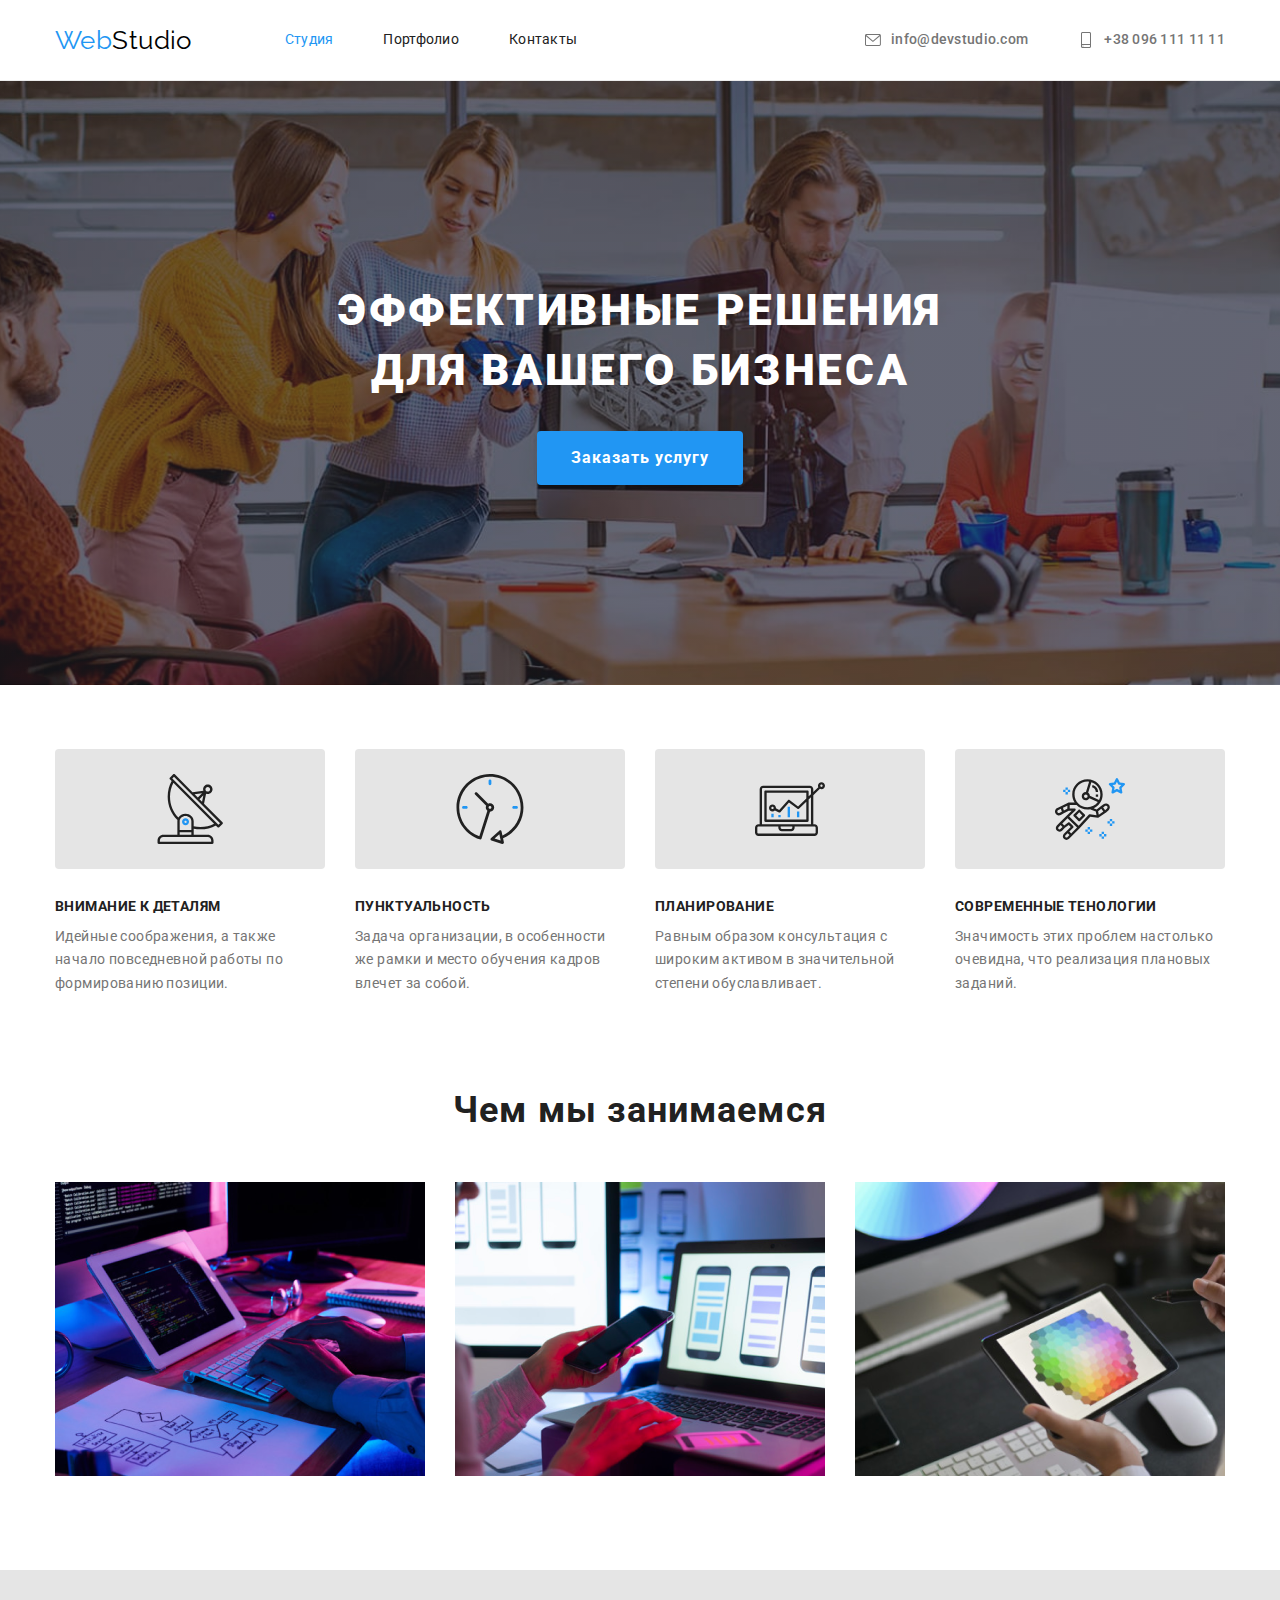
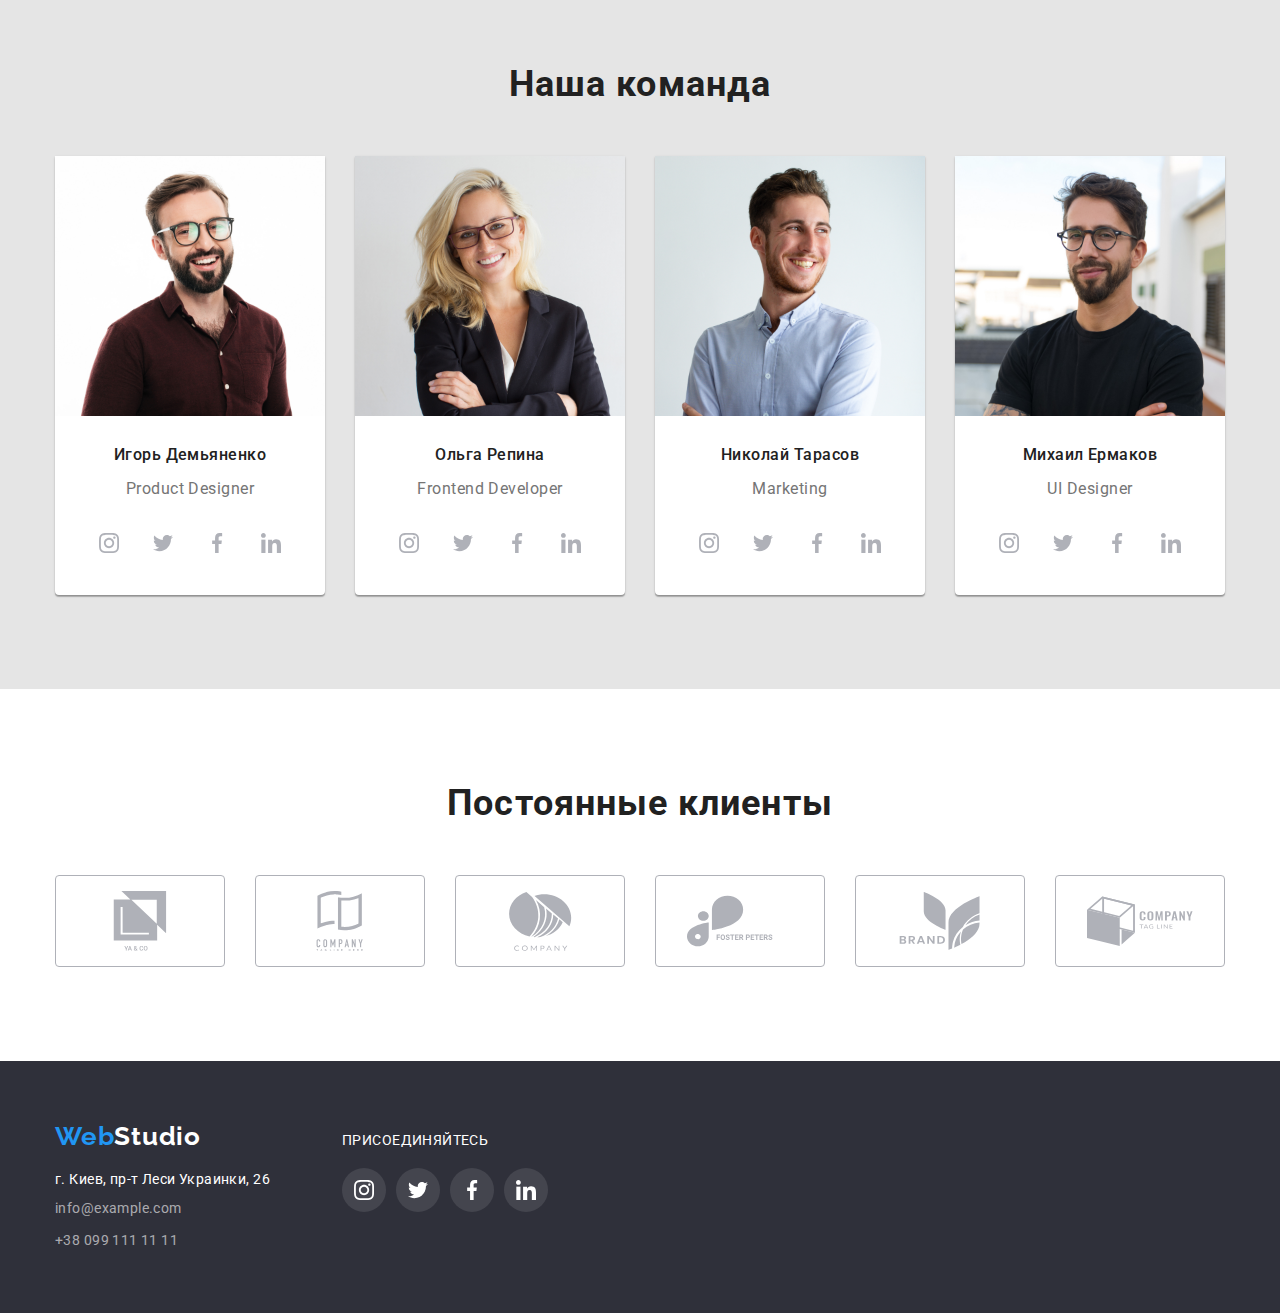
==== index.html @ 4b91f14f "transition, modal, backdrop" ====
<!DOCTYPE html>
<html lang="ru">

<head>
    <meta charset="UTF-8">
    <meta http-equiv="X-UA-Compatible" content="IE=edge">
    <meta name="viewport" content="width=device-width, initial-scale=1.0">
    <title>Main page</title>
    <link rel="preconnect" href="https://fonts.googleapis.com">
    <link rel="preconnect" href="https://fonts.gstatic.com" crossorigin>
    <link href="https://fonts.googleapis.com/css2?family=Raleway:wght@700&family=Roboto:wght@500;700;900&display=swap"
        rel="stylesheet">
    <link rel="stylesheet"
        href="https://cdnjs.cloudflare.com/ajax/libs/modern-normalize/1.1.0/modern-normalize.min.css" />
    <link rel="stylesheet" href="./css/style.css">

</head>

<body>

    <!-- Шапка сайта -->
    <header class="header">
        <div class="container container-header">
            <nav class="navigation">
                <a href="./index.html" class="logo-header link"><span class="accent">Web</span>Studio</a>
                <ul class="nav-list list">
                    <li class="nav-item">
                        <a href="./index.html" class="header-link link current">Студия</a>
                    </li>
                    <li class="nav-item">
                        <a href="./portfolio.html" class="header-link link ">Портфолио</a>
                    </li>
                    <li class="nav-item">
                        <a href="#" class="header-link link">Контакты</a>
                    </li>
                </ul>
            </nav>
            <ul class="site-contacts list">
                <li class="site-contacts-item">
                    <a class="contacts-link  link" href="mailto:info@devstudio.com">
                        <svg class="icon mail" width="16" height="16">
                            <use href="./images/design-img/sprite.svg#icon-envelope"></use>
                        </svg>
                        info@devstudio.com</a>
                </li>
                <li class="site-contacts-item">
                    <a class="contacts-link  link" href="tel+380961111111">
                        <svg class="icon tel" width="16" height="16">
                            <use href="./images/design-img/sprite.svg#icon-smartphone"></use>
                        </svg>
                        +38 096 111 11 11</a>
                </li>
            </ul>
        </div>
    </header>
    <main>

        <!-- Герой -->

        <section class="hero">
            <div class="container">
                <h1 class="hero-title">Эффективные решения<br>для вашего бизнеса</h1>
                <button class="hero-button" type="button">Заказать услугу</button>
            </div>
        </section>

        <!-- Преимущества -->
        <section class="features">
            <div class="container">
                <h2 class="visually-hidden">Наши преимущества</h2>
                <ul class="features-list list">
                    <li class="features-item">
                        <div class="features-icon-container">
                            <svg class="features-icon">
                                <use href="./images/design-img/sprite.svg#icon-antenna"></use>
                            </svg>
                        </div>
                        <h3 class="features-title">Внимание к деталям</h3>
                        <p class="features-text">Идейные соображения, а также начало повседневной работы по формированию
                            позиции.</p>
                    </li>
                    <li class="features-item">
                        <div class="features-icon-container">
                            <svg class="features-icon">
                                <use href="./images/design-img/sprite.svg#icon-clock"></use>
                            </svg>
                        </div>
                        <h3 class="features-title">Пунктуальность</h3>
                        <p class="features-text">Задача организации, в особенности же рамки и место обучения кадров влечет
                            за собой.</p>
                    </li>
                    <li class="features-item">
                        <div class="features-icon-container">
                            <svg class="features-icon">
                                <use href="./images/design-img/sprite.svg#icon-diagram"></use>
                            </svg>
                        </div>
                        <h3 class="features-title">Планирование</h3>
                        <p class="features-text">Равным образом консультация с широким активом в значительной степени
                            обуславливает.</p>
                    </li>
                    <li class="features-item">
                        <div class="features-icon-container">
                            <svg class="features-icon">
                                <use href="./images/design-img/sprite.svg#icon-astronaut"></use>
                            </svg>
                        </div>
                        <h3 class="features-title">Современные тенологии</h3>
                        <p class="features-text">Значимость этих проблем настолько очевидна, что реализация плановых
                            заданий.</p>
                    </li>
                </ul>
            </div>
        </section>

        <!-- Что мы предлагаем -->

        <section class="works">
            <div class="container">
                <h2 class="section-title">Чем мы занимаемся</h2>
                <ul class="works-list list">
                    <li class="works-item">
                        <img src="./images/img1.png" width="370" height="294" alt="мужчина пишет програмный код">
                    </li>
                    <li class="works-item">
                        <img src="./images/img2.png" width="370" height="294" alt="девушка тестирует мобильное приложение">
                    </li>
                    <li class="works-item">
                        <img src="./images/img3.png" width="370" height="294" alt="девушка выбирает цветовую схему">
                    </li>
                </ul>
            </div>
        </section>

        <!-- Наша команда -->

        <section class="team section">
            <div class="container">
                <h2 class="section-title">Наша команда</h2>
                <ul class="team-list list">
                    <li class="team-item-card">
                        <img src="./images/img4.jpg" width="270" height="260" alt="Портрет Игоря Демьяненко">
                        <div class="team-description">
                            <h3 class="team-name">Игорь Демьяненко</h3>
                            <p class="team-text" lang="en">Product Designer</p>
                            <ul class="masters-socials-list socials list">
                                <li class="master-socials-item">
                                 <a href="" class="master-social-link link">
                                     <svg class="icon-masters-social" widht="20" height="20">
                                         <use href="./images/design-img/sprite.svg#icon-instagram"></use>
                                     </svg>
                                 </a>
                                </li>
                                <li class="master-socials-item">
                                    <a href="" class="master-social-link link">
                                        <svg class="icon-masters-social" widht="20" height="20">
                                            <use href="./images/design-img/sprite.svg#icon-twitter"></use>
                                        </svg>
                                    </a>
                                   </li>
                                   <li class="master-socials-item"> 
                                    <a href="" class="master-social-link link">
                                        <svg class="icon-masters-social" widht="20" height="20">
                                            <use href="./images/design-img/sprite.svg#icon-facebook"></use>
                                        </svg>
                                    </a>
                                   </li>
                                   <li class="master-socials-item">
                                    <a href="" class="master-social-link link">
                                        <svg class="icon-masters-social" widht="20" height="20">
                                            <use href="./images/design-img/sprite.svg#icon-linkedin"></use>
                                        </svg>
                                    </a>
                                   </li>
                            </ul>

                        
                        </div>
                    </li>
                    <li class="team-item-card">
                        <img src="./images/img5.jpg" width="270" height="260" alt="Портрет Ольги Репиной">
                        <div class="team-description">
                            <h3 class="team-name">Ольга Репина</h3>
                            <p class="team-text" lang="en">Frontend Developer</p>
                            <ul class="masters-socials-list socials list">
                                <li class="master-socials-item">
                                 <a href="" class="master-social-link link">
                                     <svg class="icon-masters-social" widht="44" height="44" >
                                         <use href="./images/design-img/sprite.svg#icon-instagram"></use>
                                     </svg>
                                 </a>
                                </li>
                                <li class="master-socials-item">
                                    <a href="" class="master-social-link link">
                                        <svg class="icon-masters-social" widht="44" height="44">
                                            <use href="./images/design-img/sprite.svg#icon-twitter"></use>
                                        </svg>
                                    </a>
                                   </li>
                                   <li class="master-socials-item">
                                    <a href="" class="master-social-link link">
                                        <svg class="icon-masters-social" widht="44" height="44">
                                            <use href="./images/design-img/sprite.svg#icon-facebook"></use>
                                        </svg>
                                    </a>
                                   </li>
                                   <li class="master-socials-item">
                                    <a href="" class="master-social-link link">
                                        <svg class="icon-masters-social" widht="44" height="44">
                                            <use href="./images/design-img/sprite.svg#icon-linkedin"></use>
                                        </svg>
                                    </a>
                                   </li>
                        </div>
                    </li>
                    <li class="team-item-card">
                        <img src="./images/img6.jpg" width="270" height="260" alt="Портрет Николая Тарасова">
                        <div class="team-description">
                            <h3 class="team-name">Николай Тарасов</h3>
                            <p class="team-text" lang="en">Marketing</p>
                            <ul class="masters-socials-list socials list">
                                <li class="master-socials-item">
                                 <a href="" class="master-social-link link">
                                     <svg class="icon-masters-social" widht="44" height="44">
                                         <use href="./images/design-img/sprite.svg#icon-instagram"></use>
                                     </svg>
                                 </a>
                                </li>
                                <li class="master-socials-item">
                                    <a href="" class="master-social-link link">
                                        <svg class="icon-masters-social" widht="44" height="44">
                                            <use href="./images/design-img/sprite.svg#icon-twitter"></use>
                                        </svg>
                                    </a>
                                   </li>
                                   <li class="master-socials-item">
                                    <a href="" class="master-social-link link">
                                        <svg class="icon-masters-social" widht="44" height="44">
                                            <use href="./images/design-img/sprite.svg#icon-facebook"></use>
                                        </svg>
                                    </a>
                                   </li>
                                   <li class="master-socials-item">
                                    <a href="" class="master-social-link link">
                                        <svg class="icon-masters-social" widht="44" height="44">
                                            <use href="./images/design-img/sprite.svg#icon-linkedin"></use>
                                        </svg>
                                    </a>
                                   </li>
                            </ul>
                        </div>    
                    </li>
                    <li class="team-item-card">
                        <img src="./images/img7.jpg" width="270" height="260" alt="Портрет Михаила Ермакова">
                        <div class="team-description">
                            <h3 class="team-name">Михаил Ермаков</h3>
                            <p class="team-text" lang="en">UI Designer</p>
                            <ul class="masters-socials-list socials list">
                                <li class="master-socials-item">
                                 <a href="" class="master-social-link link">
                                     <svg class="icon-masters-social" widht="44" height="44">
                                         <use href="./images/design-img/sprite.svg#icon-instagram"></use>
                                     </svg>
                                 </a>
                                </li>
                                <li class="master-socials-item">
                                    <a href="" class="master-social-link link">
                                        <svg class="icon-masters-social" widht="44" height="44">
                                            <use href="./images/design-img/sprite.svg#icon-twitter"></use>
                                        </svg>
                                    </a>
                                   </li>
                                   <li class="master-socials-item">
                                    <a href="" class="master-social-link link">
                                        <svg class="icon-masters-social" widht="44" height="44">
                                            <use href="./images/design-img/sprite.svg#icon-facebook"></use>
                                        </svg>
                                    </a>
                                   </li>
                                   <li class="master-socials-item">
                                    <a href="" class="master-social-link link">
                                        <svg class="icon-masters-social" widht="44" height="44">
                                            <use href="./images/design-img/sprite.svg#icon-linkedin"></use>
                                        </svg>
                                    </a>
                                   </li>
                            </ul>
                        </div>
                        </li>
                </ul>
            </div>
        </section>

        <!-- наши клиенты -->

        <section class="clients section">
            <div class="container">
                <h2 class="section-title">Постоянные клиенты</h2>
                <ul class="clients-list list">
                     <li class="clients-item">
                        <a href="" class="clients-item-link"> 
                            <svg class="icon-client" width="41" height="46">
                                <use href="./images/design-img/sprite.svg#icon-logo1"></use>
                            </svg>
                        </a>
                    </li>
                    <li class="clients-item">
                        <a href="" class="clients-item-link"> 
                            <svg class="icon-client">
                                <use href="./images/design-img/sprite.svg#icon-logo2"></use>
                            </svg>
                        </a>
                    </li>
                    <li class="clients-item">
                        <a href="" class="clients-item-link"> 
                            <svg class="icon-client">
                                <use href="./images/design-img/sprite.svg#icon-logo3"></use>
                            </svg>
                        </a>
                    </li>
                    <li class="clients-item">
                        <a href="" class="clients-item-link"> 
                            <svg class="icon-client">
                                <use href="./images/design-img/sprite.svg#icon-logo4"></use>
                            </svg>
                        </a>
                    </li>
                    <li class="clients-item">
                        <a href="" class="clients-item-link"> 
                            <svg class="icon-client" >
                                <use href="./images/design-img/sprite.svg#icon-logo5"></use>
                            </svg>
                        </a>
                    </li>
                    <li class="clients-item">
                        <a href="" class="clients-item-link"> 
                            <svg class="icon-client">
                                <use href="./images/design-img/sprite.svg#icon-logo6"></use>
                            </svg>
                        </a>
                    </li>
                </ul>
            </div>
        </section>

    </main>

    <!-- Футер -->
    <footer class="footer">
        <div class="container footer-container">
            <div class="address-section">
                <a href="./index.html " class="footer-logo link"><span class="accent">Web</span>Studio</a>
                <address class="address list">
                    <ul class="footer-links-list list">
                    <li class="address-item" ><a href="https://www.google.com/maps/d/viewer?msa=0&mid=10uSM3H-mIU3GznYo2szRIEphczw&ll=50.42732700000001%2C30.538092&z=17" 
                        class="footer-link-address link"
                        target="_blank"
                        rel="noreferrer noopener">
                        г. Киев, пр-т Леси Украинки, 26
                        </a>
                    </li>
                    <li class="address-item"><a href="mailto:info@example.com" class="footer-link">info@example.com</a></li>
                    <li class="address-item"><a href="tel:+380991111111" class="footer-link">+38 099 111 11 11</a></li>
                    </ul>
                </address>
            </div>


            <div class="social-links-section">
                <p class="footer-title" >Присоединяйтесь</p>
            <ul class="social-list list">
                <li class="social-list-item">
                    <a class="footer-social-link" href="">
                        <svg class="icon-footer">
                            <use href="./images/design-img/sprite.svg#icon-instagram"></use>
                        </svg>
                    </a>
                </li>
                <li class="social-list-item" >
                    <a class="footer-social-link" href="">
                        <svg class="icon-footer">
                            <use href="./images/design-img/sprite.svg#icon-twitter"></use>
                        </svg>
                    </a>
                </li>
                <li class="social-list-item">
                    <a class="footer-social-link" href="">
                        <svg class="icon-footer">
                            <use href="./images/design-img/sprite.svg#icon-facebook"></use>
                        </svg>
                    </a>
                </li>
                <li class="social-list-item">
                    <a class="footer-social-link" href="">
                        <svg class="icon-footer">
                            <use href="./images/design-img/sprite.svg#icon-linkedin"> </use>
                        </svg>
                    </a>
                </li>
            </ul>
        </div>
        </div>
    </footer>
</body>

</html>
---- css/style.css ----
/* цвета фона
основной #E5E5E5;
второстепенный #F5F4FA; 
серый #2F303A; */

/* цвета текста
заглавия #212121;
основной #757575; */

/* акцент #2196F3; */
/* белый #FFFFFF; */

/* футер почта и телефон: rgba(255, 255, 255, 0.6);
 */

:root {
  --primary-text-color: #757575;
  --title-text-color: #212121;
  --accent-color: #2196f3;
  --secondary-bg-color: #e5e5e5;
  --primary-bg-color: #f5f4fa;
  --grey-bg-color: #2f303a;
  --white-color: #ffffff;
}

body {
  /* background-color: var(--primary-bg-color); */
  color: var(--primary-text-color);
  font-family: "Roboto", sans-serif;
  font-size: 14px;
  letter-spacing: 0.03em;
}
img {
  display: block;
}

/* Акцент */
.accent {
  color: var(--accent-color);
}

/* Сброс отступов браузера */
h1, h2, h3, h4, h5, h6 {
  margin-top: 0;
  margin-bottom: 0;
}
ul {
  margin-top: 0;
  margin-bottom: 0;
  padding-left: 0;
}
p {
  margin-top: 0;
  margin-bottom: 0;
}

/* Оформление списков */
.list {
  list-style: none;
}
/* Оформление ссылок */
.link {
  text-decoration: none;
}


.container {
  width: 1200px;
  margin: 0 auto;
  padding-left: 15px;
  padding-right: 15px;
  /* outline: 1px solid tomato; */
}
.section {
  padding-top: 94px;
  padding-bottom: 94px;
}
.container-header {
  display: flex;
}

/* Оформление логотипа в шапке сайта */
.logo-header {
  margin-right: 93px;
  color: #000000;
  font-family: Raleway, sans-serif;
  font-size: 26px;
  line-height: 1.19;
}
.logo-header:hover,
.logo-header:focus {
  color: var(--accent-color);
}
/* Раздел навигации сайта */
.navigation {
  display: flex;
  align-items: center;
}

.site-contacts {
  display: flex;
  margin-left: auto;
}
.nav-list {
  display: flex;
}
.nav-item:not(:last-child) {
margin-right: 50px;
}

.contacts-link {
  display: block;
  padding-top: 32px;
  padding-bottom: 31px;
}


.header {
background-color: var(--white-color);
border-bottom: 1px solid #ececec;
}

.header-link {
  display: block;
  padding-top: 32px;
  padding-bottom: 32px;

  color: var(--title-text-color);
  line-height: 1.14;
  letter-spacing: 0.02em;
}

.header-link:hover,
.header-link:focus {
  color: var(--accent-color);
}
.current {
  color: var(--accent-color);
}
.site-contacts {
  display: flex;
  margin-left: auto;
}

.site-contacts-item:not(:last-child) {
  margin-right: 50px;
  }

.contacts-link {
display: block;
padding-top: 32px;
padding-bottom: 32px;
color: var(--primary-text-color);
text-decoration: none;
font-weight: 500;
font-size: 14px;
line-height: 1.14;
letter-spacing: 0.02em;
display: flex;
align-items: center;
}
.contacts-link.link:hover,
.contacts-link.link:focus {
  color: var(--accent-color);
}
.icon {
  fill: currentColor;
  margin-right: 10px;
}
/* .icon:hover,
.icon:focus {
  fill: #2196f3;
} */
/* .mail {
  width: 16px;
  height: 12px;
}
.tel {
  width: 10px;
  height: 16px;
} */

/* .contacts-link.icon-mail::before {
  display: inline-flex;
  content: "";
  background-image: url(../images/design-img/envelope.svg);
  background-size: contain;
  width: 16px;
  height: 12px;
  margin-right: 10px;
  background-position: center;
}
.contacts-link.icon-tel::before {
  display: inline-block;
  content: "";
  background-image: url(../images/design-img/smartphone.svg);
  background-size: contain;
  width: 10px;
  height: 16px;
  margin-right: 10px;
  background-position: center;
} */


/* Герой */
.hero {
  display: block;
  max-width: 1600px;
  margin-left: auto;
  margin-right: auto;
  background-size: cover;
  background-repeat: no-repeat;
  background-position: center;

  background-color: var(--grey-bg-color);
  background-image: linear-gradient(rgba(47, 48, 58, 0.4), 
  rgba(47, 48, 58, 0.4)),
  url(../images/design-img/Img-min.jpg);

  text-align: center;
  padding-top: 200px;
  padding-bottom: 200px;
}

.hero-title {
  text-align: center;
  max-width: 696px;
  margin-top: 0;
  margin-bottom: 30px;
  margin-left: auto;
  margin-right: auto;

  font-weight: 900;
  color: var(--white-color);
  font-weight: 900;
  font-size: 44px;
  line-height: 1.36;
  letter-spacing: 0.06em;
  text-transform: uppercase;
}

.hero-button {
  display: inline-block;
  text-align: center;
  padding-top: 10px;
  padding-right: 32px;
  padding-bottom: 10px;
  padding-left: 32px;

  color: var(--white-color);
  background-color: #2196f3;
  font-family: roboto;
  font-weight: bold;
  font-size: 16px;
  line-height: 1.87;
  letter-spacing: 0.06em;
  cursor: pointer;
  box-shadow: 0px 4px 4px rgba(0, 0, 0, 0.15);
  border-color: transparent;
border-radius: 4px;
}

.hero-button:hover,
.hero-button:focus {
  color: var(--white-color);
  background-color: #188ce8;
}

/* Наши преимущества */

.section-title {
  margin-bottom: 50px;
  text-align: center;

  color: var(--title-text-color);
  font-weight: 700;
  font-size: 36px;
  line-height: 1.16;
  letter-spacing: 0.03em;
}


.visually-hidden {
  position: absolute;
  width: 1px;
  height: 1px;
  margin: -1px;
  border: 0;
  padding: 0;
  white-space: nowrap;
  clip-path: inset(100%);
  clip: rect(0 0 0 0);
  overflow: hidden;
}

.features {
  padding-top: 94px;
  padding-bottom: 47px;
  background-color:var(--white-color);

}
.features-list {
  display: flex;
  align-items: center;
  flex-wrap: wrap;
  margin-top: -30px;
  margin-left: -30px;
}

.features-item { 
  flex-basis: calc((100% - 120px) / 4);
  margin-left: 30px;
  }

.features-title {
  margin-bottom: 10px;
  color: var(--title-text-color);
  font-weight: 700;
  font-size: 14px;
  line-height: 1.14;
  letter-spacing: 0.03em;
  text-transform: uppercase;
}

.features-text {
line-height: 1.71;
text-align: left;
}

.features-icon {
  width: 70px;
  height: 70px;
}

.features-icon-container {
  display: flex;
  justify-content: center;
  align-items: center;
  width: 270px;
  height: 120px;
  background: #E5E5E5;
  border-radius: 4px;
  border: transparent;
  margin-bottom: 30px;
}

/* Наши работы */

.works {
  padding-top: 47px;
  padding-bottom: 94px;
  background-color:var(--white-color);
  /* outline: 1px solid teal; */
}

.works-list {
  display: flex;
  align-items: center;
  flex-wrap: wrap;
  margin-top: -30px;
  margin-left: -30px;
}

.works-item {
  flex-basis: calc((100% - 90px) / 3);
  margin-top: 30px;  
  margin-left: 30px;
  }

/* Раздел команда */
.team {
  background-color: #e5e5e5;
}

.team-name {
  margin-bottom: 10px;
  color: var(--title-text-color);
  font-weight: 500;
  font-size: 16px;
  line-height: 1.16;
  text-align: center;
  letter-spacing: 0.03em;
}

.team-text {
  font-size: 16px;
  line-height: 1.9;
  text-align: center;
  letter-spacing: 0.03em;
  margin-bottom: 16px;
}

.team-list {
  display: flex;
  align-items: center;
  flex-wrap: wrap;
  margin-top: -30px;
  margin-left: -30px;

}
.team-item-card {
  flex-basis: calc((100% - 120px) / 4);
  margin-top: 30px;  
  margin-left: 30px;
  background: var(--white-color);
  box-shadow: 0px 1px 3px rgba(0, 0, 0, 0.12), 0px 1px 1px rgba(0, 0, 0, 0.14), 0px 2px 1px rgba(0, 0, 0, 0.2);
  border-radius: 0px 0px 4px 4px;
}

.team-description {
  padding-top: 30px;
  padding-bottom: 30px;
}

.masters-socials-list {
  display: flex;
  justify-content: center;
  align-items: center;
}
.master-socials-item:not(:last-child) {
  margin-right: 10px;
}
.master-socials-item {
  width: 44px;
  height: 44px;
}

.master-social-link {
  display: flex;
  align-items: center;
  justify-content: center;
  background-color:var(--white-color);
  width: 100%;
  height: 100%;
  border-radius: 50%;
}

/* .master-social-link:hover .icon-masters-social,
.master-social-link:focus .icon-masters-social {
fill: var(--white-color);
} */
.master-social-link:hover, 
.master-social-link:focus,
.master-social-link:hover .icon-masters-social,
.master-social-link:focus .icon-masters-social {
  background-color: var(--accent-color);
  fill: var(--white-color)
}

/* .team__social-list-link:hover,
.team__social-list-link:focus,
.team__social-list-link:hover .team__social-icon,
.team__social-list-link:hover .team__social-icon {
  fill: var(--primary-background-color);
  background-color: var(--accent-color);
} */

.icon-masters-social {
  fill: #AFB1B8;
  width: 20px;
  height: 20px;
}
/* .icon-masters-social:hover,
.icon-masters-social:focus {
fill:var(--white-color);
} */

/* Наши клиенты */

.clients {
  background-color: var(--white-color);
}

.clients-list {
  display: flex;
  align-items: center;
  flex-wrap: wrap;
  margin-top: -30px;
  margin-left: -30px;
}

.clients-item {
  flex-basis: calc((100% - 180px) / 6);
  margin-top: 30px;  
  margin-left: 30px;
}

.clients-item-link {
  display: flex;
  justify-content: center;
  align-items: center;
  width: 170px;
  height: 92px;
  border: 1px solid #AFB1B8;
  border-radius: 4px;
}

.clients-item-link:hover,
.clients-item-link:focus  {
  border: 1px solid var(--accent-color);
}

.icon-client {
  fill: #afb1b8;
  width: 106px;
  height: 60px;
}

.clients-item-link:hover .icon-client,
.clients-item-link:focus .icon-client {
    fill: #2196f3;
  }


/* Раздел футер */
.footer {
  background-color: var(--grey-bg-color);
  padding-top: 60px;
  padding-bottom: 60px;
}

.footer-container {
  display: flex;
  align-items: baseline;
}

.footer-logo,
.address {
  color: #ffffff;
}

.footer-link-address {
  color: var(--white-color);
}

.footer-logo {
  display: block;
  margin-bottom: 20px;

  font-family: Raleway, sans-serif;
  font-weight: 700;
  font-size: 26px;
  line-height: 1.19;
  letter-spacing: 0.03em;
}

.footer-logo:hover,
.footer-logo:focus {
  color: var(--accent-color);
}

.address {
  font-style: normal;
}

.address-item:not(:last-child) {
margin-bottom: 9px;
}

.footer-link {
  text-decoration: none;
  color: rgba(255, 255, 255, 0.6);
  font-size: 14px;
  line-height: 1.7;
  letter-spacing: 0.03em;
}

.footer-link:hover,
.footer-link:focus {
  color: var(--accent-color);
}

.footer-page .text {
  font-size: 14px;
  line-height: 1.7;
  letter-spacing: 0.03em;
}

.footer-title {
  margin-bottom: 20px;

  color: var(--white-color);
  font-weight: 400;
  font-size: 14px;
  line-height: 1.14;
  letter-spacing: 0.03em;
  text-transform: uppercase;
}

.social-links-section {
  margin-left: 72px;
  /* padding-top: 12px; */
}

.social-list {
  display: flex;
}

.social-list-item {
  margin-right: 10px;
}

.icon-footer {
  fill: var(--white-color);
  width: 20px;
  height:20px
}

.footer-social-link {
  background-color: rgba(255, 255, 255, 0.1);
  width: 44px;
  height: 44px;
  border-radius: 50%;
  display: flex;
  align-items: center;
  justify-content: center;
}

.footer-social-link:hover,
.footer-social-link:focus {
  background-color: var(--accent-color);
}

/* Портфолио */
.portfolio-page {
  background-color: #ffffff ;
}

.filter {
  display: flex;
  justify-content: center;
  padding-bottom: 16px;
  margin-bottom: 34px;
}

.filter-button {
  display: block;
  text-align: center;
  padding: 6px 22px;

font-size: 16px;
line-height: 1.62;
letter-spacing: 0.03em;
cursor: pointer;
color: var(--title-text-color);

border: transparent;
border-radius: 4px;
background-color: var(--primary-bg-color);
}

.filter-button:hover,
.filter-button:focus {
  color: var(--white-color);
  background-color: var(--accent-color);
  box-shadow: 0px 3px 1px rgba(0, 0, 0, 0.1),
    0px 1px 2px rgba(0, 0, 0, 0.08),
    0px 2px 2px rgba(0, 0, 0, 0.12);
}

.filter-item:not(:last-child) {
  margin-right: 8px;
}

.projects-title {
  color: var(--title-text-color);
  font-weight: 700;
  font-size: 18px;
  line-height: 2;
  letter-spacing: 0.06em;
  margin-bottom: 4px;
}

.projects-text {
font-size: 16px;
line-height: 1.87;
letter-spacing: 0.03em;
}

.projects {
  display: flex;
  flex-wrap: wrap;
  margin-left: -30px;
  margin-top: -30px;
}

.projects-item {
  flex-basis: calc((100% - 270px) / 9);
  margin-left: 30px;
  margin-top: 30px;
  /* /* width: 370px;
  margin-right: 30px;
  margin-top: 30px; */
} 


.projects-item:hover,
.projects-item:focus {
  box-shadow: 0px 1px 1px rgba(0, 0, 0, 0.12),
  0px 4px 4px rgba(0, 0, 0, 0.06), 
  1px 4px 6px rgba(0, 0, 0, 0.16);
}
/* .projects-item:nth-child(3n){
  margin-right: 0;
} */
.projects-item-description {
  padding: 20px 24px;
  border: 1px solid #EEEEEE;
}
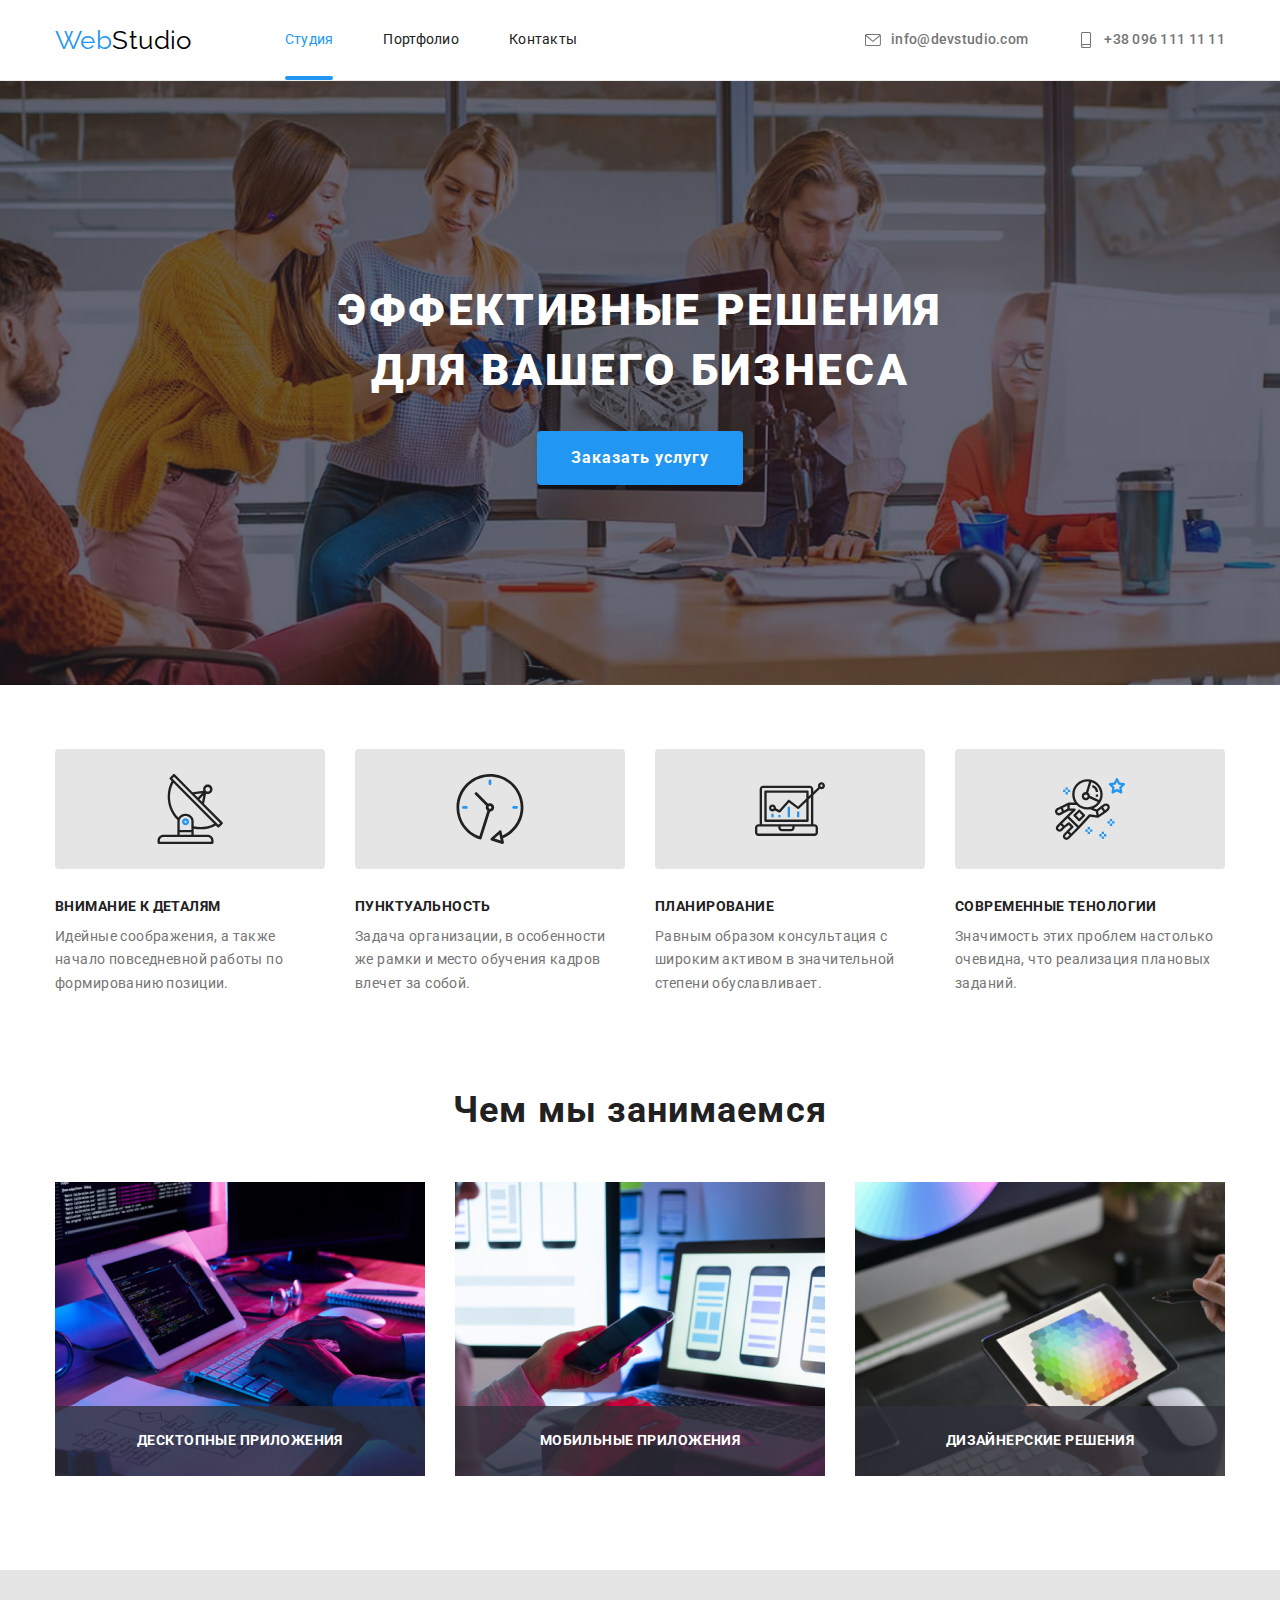
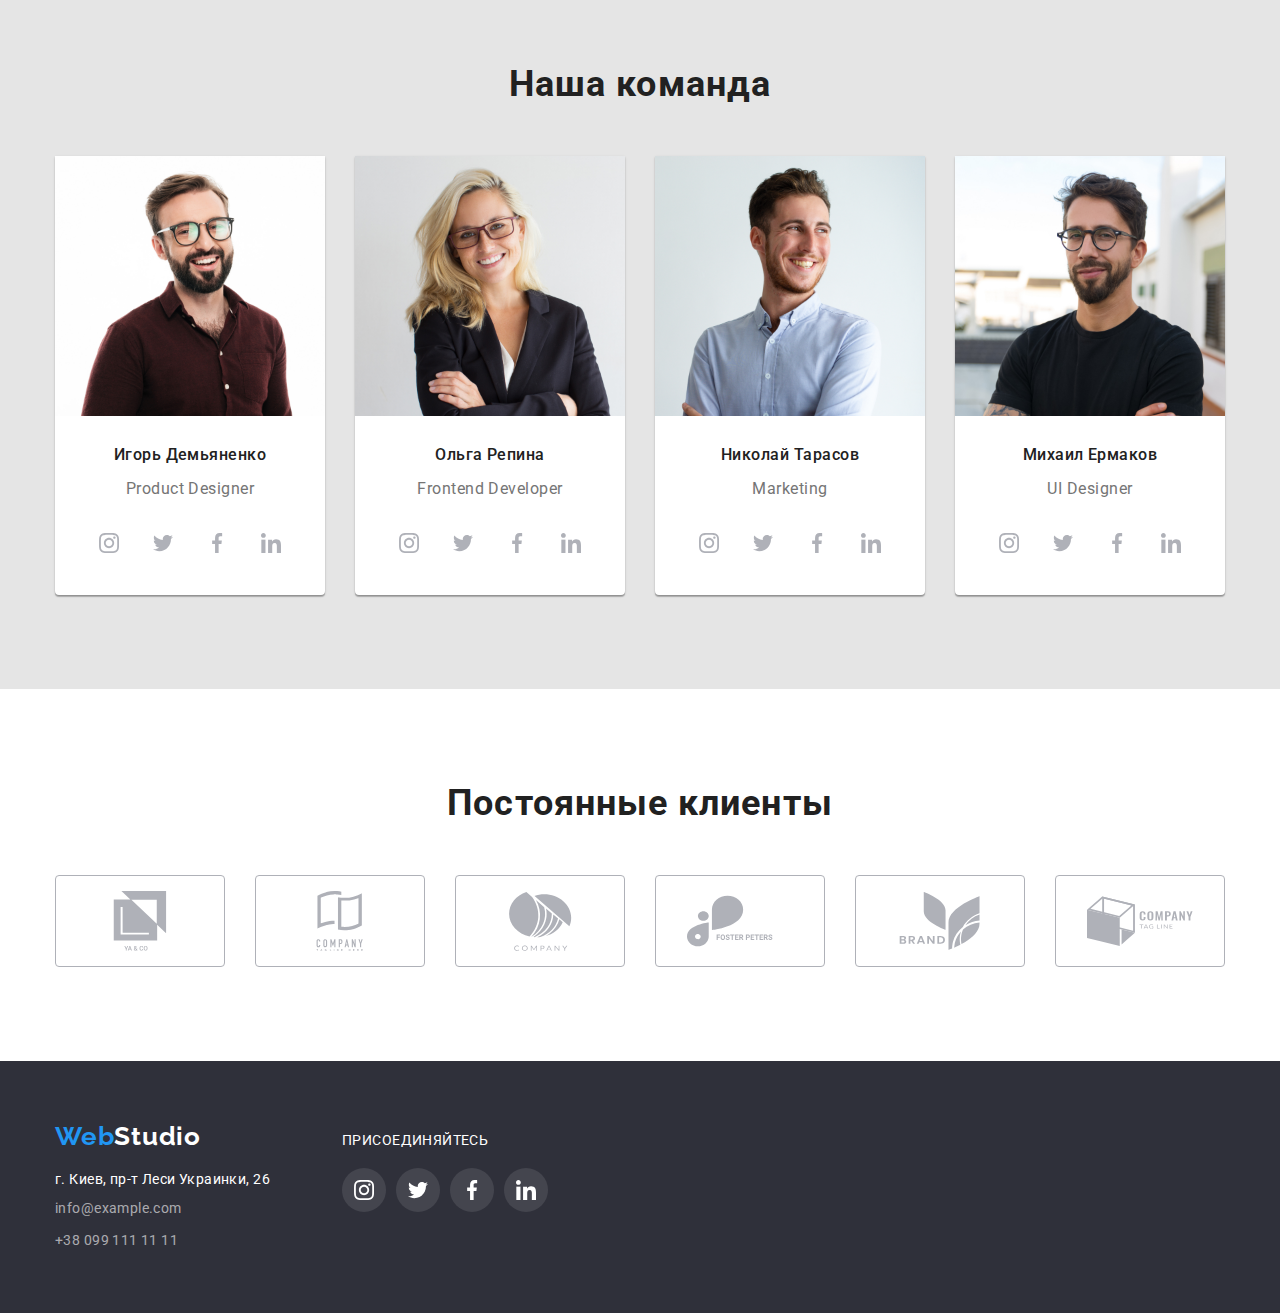
==== commit 6dda7e97: "transition, backdrop, modal window" ====
--- a/index.html
+++ b/index.html
@@ -120,13 +120,22 @@
                 <h2 class="section-title">Чем мы занимаемся</h2>
                 <ul class="works-list list">
                     <li class="works-item">
+                        <div class="works-item-image-wrapper">
                         <img src="./images/img1.png" width="370" height="294" alt="мужчина пишет програмный код">
+                        <h3 class="works-item-text-overlay">Десктопные приложения</h3>
+                        </div>
                     </li>
                     <li class="works-item">
+                        <div class="works-item-image-wrapper">
                         <img src="./images/img2.png" width="370" height="294" alt="девушка тестирует мобильное приложение">
+                        <h3 class="works-item-text-overlay">Мобильные приложения</h3>
+                        </div>
                     </li>
                     <li class="works-item">
+                        <div class="works-item-image-wrapper">
                         <img src="./images/img3.png" width="370" height="294" alt="девушка выбирает цветовую схему">
+                        <h3 class="works-item-text-overlay">Дизайнерские решения</h3>
+                        </div>
                     </li>
                 </ul>
             </div>
@@ -401,6 +410,17 @@
         </div>
         </div>
     </footer>
+
+    <!-- Модальное окно -->
+    <div class="backdrop is-hidden">
+        <div class="modal">
+            <button type="button" class="btn-close">
+                <svg class="icon-btn-close" width="17" height="17">
+                    <use href="./images/design-img/sprite.svg#icon-close"></use>
+                </svg>
+            </button>
+        </div>
+    </div>
 </body>
 
 </html>--- a/css/style.css
+++ b/css/style.css
@@ -87,10 +87,10 @@
   font-size: 26px;
   line-height: 1.19;
 }
-.logo-header:hover,
+/* .logo-header:hover,
 .logo-header:focus {
   color: var(--accent-color);
-}
+} */
 /* Раздел навигации сайта */
 .navigation {
   display: flex;
@@ -121,6 +121,7 @@
 }
 
 .header-link {
+  position: relative;
   display: block;
   padding-top: 32px;
   padding-bottom: 32px;
@@ -128,6 +129,8 @@
   color: var(--title-text-color);
   line-height: 1.14;
   letter-spacing: 0.02em;
+
+  transition: color 250ms cubic-bezier(0.4, 0, 0.2, 1);
 }
 
 .header-link:hover,
@@ -136,6 +139,18 @@
 }
 .current {
   color: var(--accent-color);
+}
+.current::after {
+  content: "";
+  height: 4px;
+  width: 100%;
+  background-color: var(--accent-color);
+  border-radius: 4px;
+
+  position: absolute;
+  left: 0;
+  bottom: 0;
+
 }
 .site-contacts {
   display: flex;
@@ -158,6 +173,8 @@
 letter-spacing: 0.02em;
 display: flex;
 align-items: center;
+
+transition: color 250ms cubic-bezier(0.4, 0, 0.2, 1);
 }
 .contacts-link.link:hover,
 .contacts-link.link:focus {
@@ -258,11 +275,12 @@
   box-shadow: 0px 4px 4px rgba(0, 0, 0, 0.15);
   border-color: transparent;
 border-radius: 4px;
-}
-
+
+transition: background-color 250ms cubic-bezier(0.4, 0, 0.2, 1);
+}
 .hero-button:hover,
 .hero-button:focus {
-  color: var(--white-color);
+  /* color: var(--white-color); */
   background-color: #188ce8;
 }
 
@@ -367,6 +385,37 @@
   margin-left: 30px;
   }
 
+.works-item-image-wrapper {
+  position: relative;
+
+}
+
+.works-item-text-overlay {
+  display: flex;
+  align-items: center;
+  justify-content: center;
+
+  position: absolute;
+  width: 100%;
+  height: 70px;
+  bottom: 0;
+  left: 0;
+
+
+font-family: Roboto;
+font-style: normal;
+font-weight: 700;
+font-size: 14px;
+line-height: 1.14;
+text-align: center;
+letter-spacing: 0.03em;
+text-transform: uppercase;
+
+color: var(--white-color);
+background-color: rgba(47, 48, 58, 0.8);
+
+}
+
 /* Раздел команда */
 .team {
   background-color: #e5e5e5;
@@ -430,9 +479,12 @@
   align-items: center;
   justify-content: center;
   background-color:var(--white-color);
-  width: 100%;
-  height: 100%;
+  width: 44px;
+  height: 44px;
   border-radius: 50%;
+
+  transition: background-color 250ms cubic-bezier(0.4, 0, 0.2, 1),
+  fill 250ms cubic-bezier(0.4, 0, 0.2, 1);
 }
 
 /* .master-social-link:hover .icon-masters-social,
@@ -459,6 +511,9 @@
   fill: #AFB1B8;
   width: 20px;
   height: 20px;
+
+  transition: background-color 250ms cubic-bezier(0.4, 0, 0.2, 1),
+  fill 250ms cubic-bezier(0.4, 0, 0.2, 1);
 }
 /* .icon-masters-social:hover,
 .icon-masters-social:focus {
@@ -493,22 +548,34 @@
   height: 92px;
   border: 1px solid #AFB1B8;
   border-radius: 4px;
+
+  transition: border 250ms cubic-bezier(0.4, 0, 0.2, 1),
+  fill 250ms cubic-bezier(0.4, 0, 0.2, 1);
 }
 
 .clients-item-link:hover,
 .clients-item-link:focus  {
   border: 1px solid var(--accent-color);
+
+  transition: border 250ms cubic-bezier(0.4, 0, 0.2, 1),
+  fill 250ms cubic-bezier(0.4, 0, 0.2, 1);
 }
 
 .icon-client {
   fill: #afb1b8;
   width: 106px;
   height: 60px;
+
+  transition: border 250ms cubic-bezier(0.4, 0, 0.2, 1),
+  fill 250ms cubic-bezier(0.4, 0, 0.2, 1);
 }
 
 .clients-item-link:hover .icon-client,
 .clients-item-link:focus .icon-client {
     fill: #2196f3;
+
+    transition: border 250ms cubic-bezier(0.4, 0, 0.2, 1),
+    fill 250ms cubic-bezier(0.4, 0, 0.2, 1);
   }
 
 
@@ -543,11 +610,11 @@
   line-height: 1.19;
   letter-spacing: 0.03em;
 }
-
+/* 
 .footer-logo:hover,
 .footer-logo:focus {
   color: var(--accent-color);
-}
+} */
 
 .address {
   font-style: normal;
@@ -563,11 +630,15 @@
   font-size: 14px;
   line-height: 1.7;
   letter-spacing: 0.03em;
+
+  transition: color 250ms cubic-bezier(0.4, 0, 0.2, 1);
 }
 
 .footer-link:hover,
 .footer-link:focus {
   color: var(--accent-color);
+
+  transition: color 250ms cubic-bezier(0.4, 0, 0.2, 1);
 }
 
 .footer-page .text {
@@ -614,11 +685,15 @@
   display: flex;
   align-items: center;
   justify-content: center;
+
+  transition: background-color 250ms cubic-bezier(0.4, 0, 0.2, 1);
 }
 
 .footer-social-link:hover,
 .footer-social-link:focus {
   background-color: var(--accent-color);
+
+  transition: background-color 250ms cubic-bezier(0.4, 0, 0.2, 1);
 }
 
 /* Портфолио */
@@ -644,9 +719,13 @@
 cursor: pointer;
 color: var(--title-text-color);
 
-border: transparent;
+border: none;
 border-radius: 4px;
 background-color: var(--primary-bg-color);
+
+transition: color 250ms cubic-bezier(0.4, 0, 0.2, 1),
+background-color 250ms cubic-bezier(0.4, 0, 0.2, 1),
+box-shadow 250ms cubic-bezier(0.4, 0, 0.2, 1);
 }
 
 .filter-button:hover,
@@ -656,6 +735,10 @@
   box-shadow: 0px 3px 1px rgba(0, 0, 0, 0.1),
     0px 1px 2px rgba(0, 0, 0, 0.08),
     0px 2px 2px rgba(0, 0, 0, 0.12);
+
+  transition: color 250ms cubic-bezier(0.4, 0, 0.2, 1),
+              background-color 250ms cubic-bezier(0.4, 0, 0.2, 1),
+              box-shadow 250ms cubic-bezier(0.4, 0, 0.2, 1);
 }
 
 .filter-item:not(:last-child) {
@@ -675,6 +758,11 @@
 font-size: 16px;
 line-height: 1.87;
 letter-spacing: 0.03em;
+
+font-family: Roboto;
+font-style: normal;
+font-weight: normal;
+color: var(--primary-text-color);
 }
 
 .projects {
@@ -691,6 +779,8 @@
   /* /* width: 370px;
   margin-right: 30px;
   margin-top: 30px; */
+
+  transition: box-shadow 250ms cubic-bezier(0.4, 0, 0.2, 1);
 } 
 
 
@@ -699,6 +789,8 @@
   box-shadow: 0px 1px 1px rgba(0, 0, 0, 0.12),
   0px 4px 4px rgba(0, 0, 0, 0.06), 
   1px 4px 6px rgba(0, 0, 0, 0.16);
+
+  transition: box-shadow 250ms cubic-bezier(0.4, 0, 0.2, 1);
 }
 /* .projects-item:nth-child(3n){
   margin-right: 0;
@@ -708,4 +800,88 @@
   border: 1px solid #EEEEEE;
 }
 
-
+.projects-item-wrapper {
+  overflow: hidden;
+  position: relative;
+}
+.projects-overlay{
+  display: flex;
+  align-items: center;
+  justify-content: center;
+
+  position: absolute;
+  width: 100%;
+  height: 100%;
+  top: 0;
+  left: 0;
+  font-size: 18px;
+  line-height: 1.56;
+  letter-spacing: 0.03em;
+  font-family: Roboto;
+  font-style: normal;
+  font-weight: normal;
+  padding: 63px 24px;
+  
+  color: var(--white-color);
+  background-color: rgba(33, 150, 243, 0.9); 
+
+  transition: transform 250ms cubic-bezier(0.4, 0, 0.2, 1);
+  transform: translateY(100%);
+}
+.projects-item:hover .projects-overlay,
+.projects-item:focus .projects-overlay {
+  transform: translateY(0);
+}
+
+
+/* Модальное окно */ 
+
+.backdrop {
+  position: fixed;
+  height: 100vh;
+  width: 100vw;
+  background-color: rgba(0, 0, 0, 0.2);
+  top: 0;
+  left: 0;
+  transition: opacity 250ms cubic-bezier(0.4, 0, 0.2, 1),
+  visibility 250ms cubic-bezier(0.4, 0, 0.2, 1);
+}
+.backdrop.is-hidden {
+  opacity: 0;
+  pointer-events: none;
+  visibility: hidden;
+
+}
+
+.modal {
+  position: absolute;
+  width: 528px;
+  height: 581px;
+  background: var(--white-color);
+  box-shadow: 0px 1px 3px rgba(0, 0, 0, 0.12), 0px 1px 1px rgba(0, 0, 0, 0.14), 0px 2px 1px rgba(0, 0, 0, 0.2);
+  border-radius: 4px;
+  left: 50%;
+  top: 50%;
+  transform: translate(-50%, -50%);
+  opacity: 1;
+}
+
+.btn-close {
+  width: 30px;
+  height: 30px;
+  border: 1px solid rgba(0, 0, 0, 0,1);
+  background-color: unset;
+  border-radius: 50%;
+  position: absolute;
+  right: 8px;
+  top: 8px;
+  display: flex;
+  align-items: center;
+  justify-content: center;
+  cursor: pointer;
+
+}
+.icon-btn-close{
+  fill: #000000;
+}
+
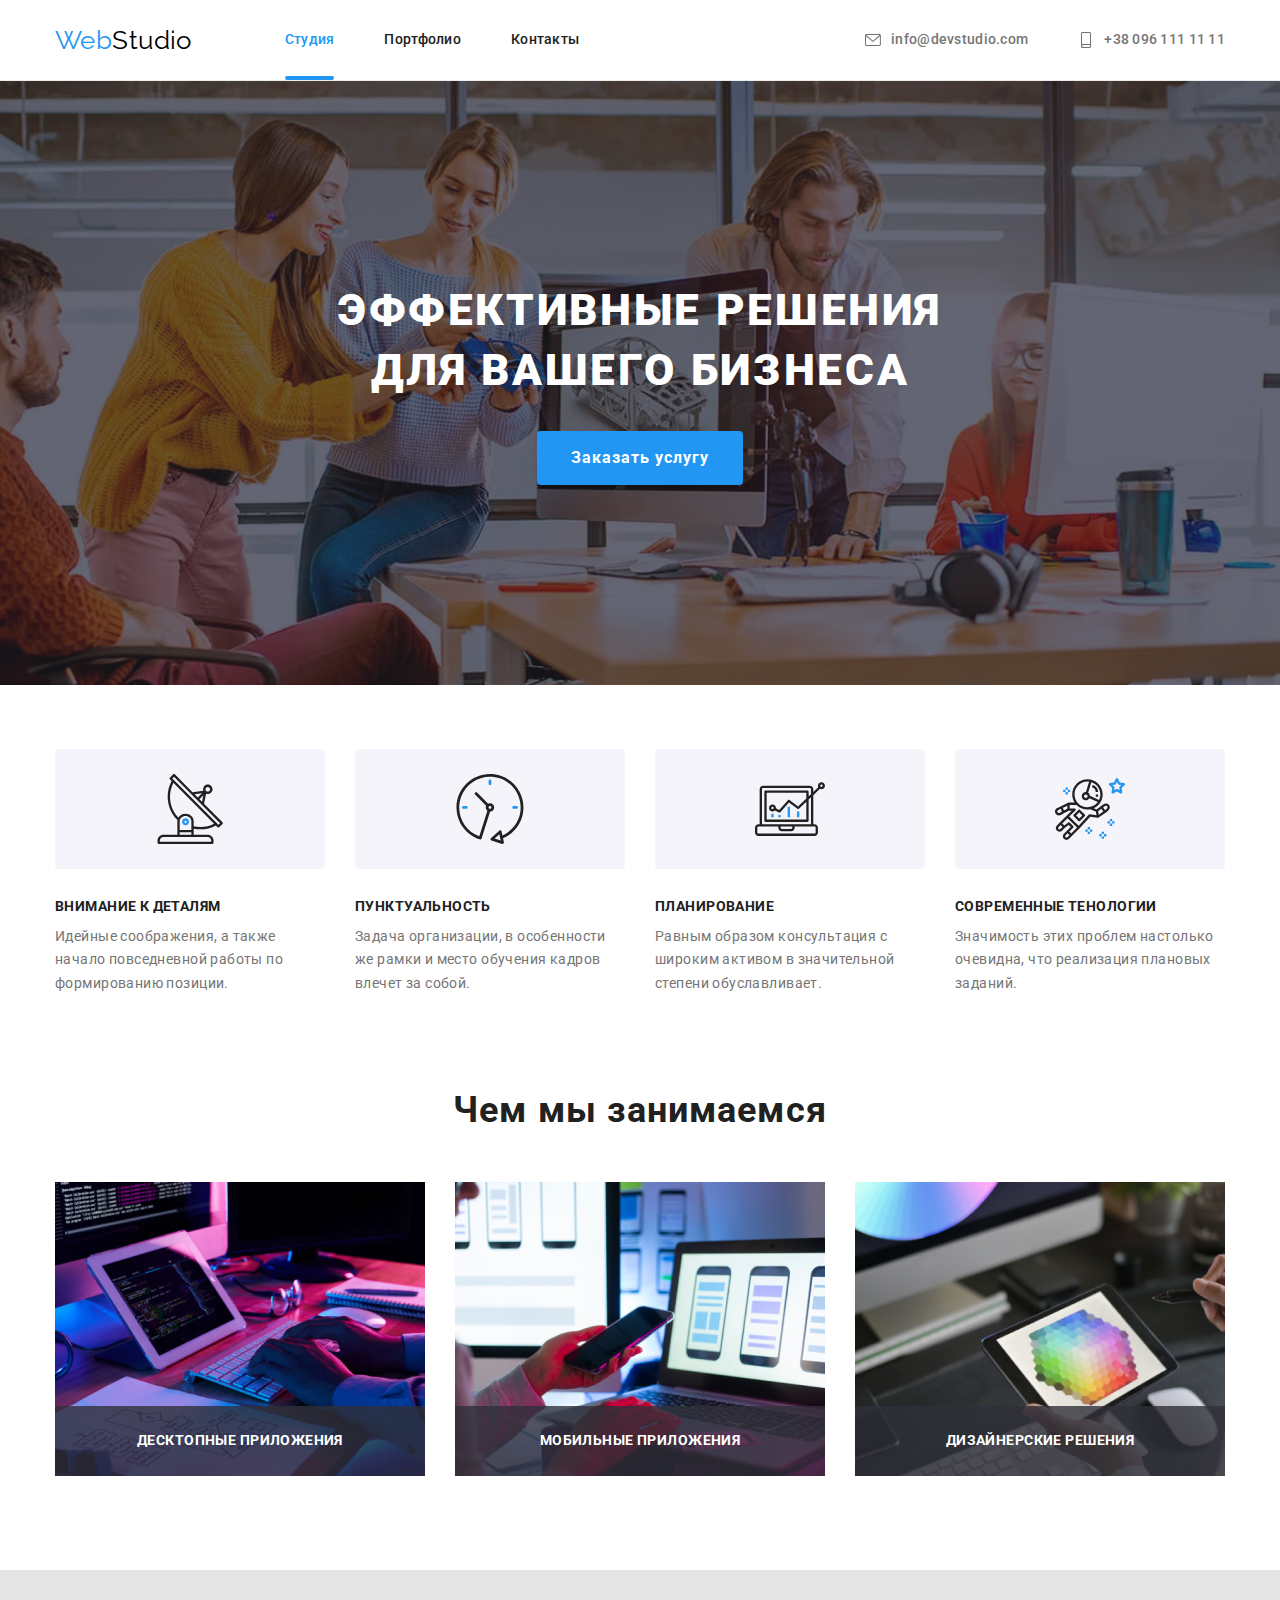
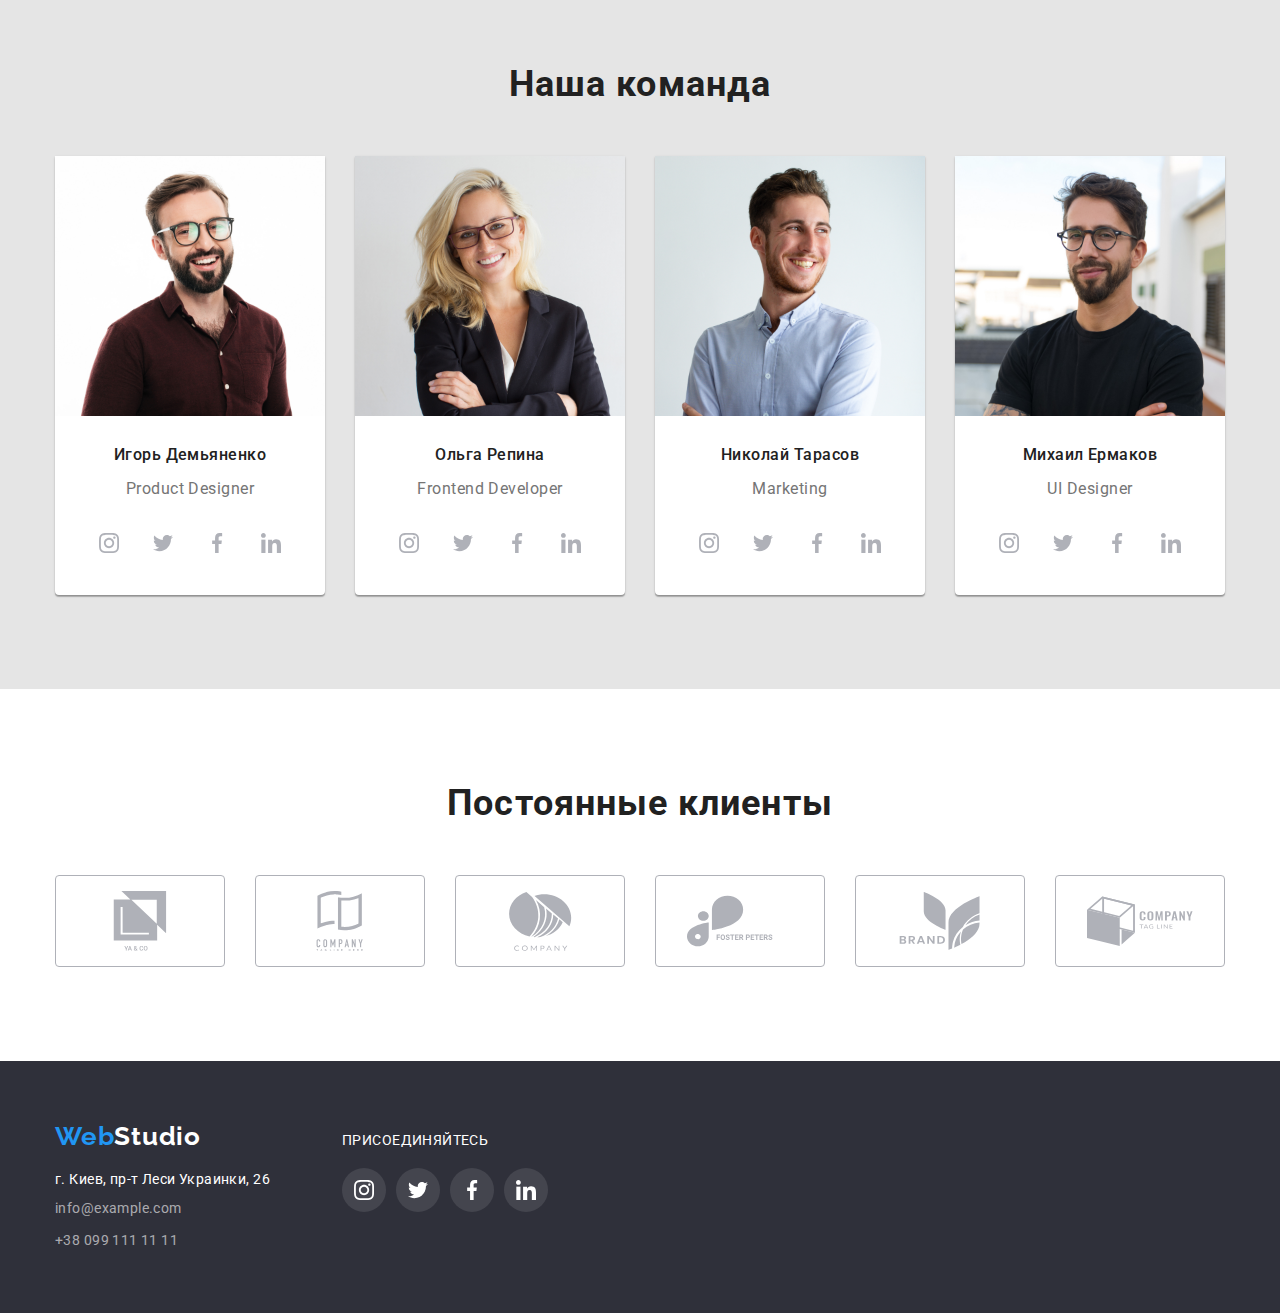
==== commit b1ac7401: "5 fixed" ====
--- a/index.html
+++ b/index.html
@@ -8,7 +8,7 @@
     <title>Main page</title>
     <link rel="preconnect" href="https://fonts.googleapis.com">
     <link rel="preconnect" href="https://fonts.gstatic.com" crossorigin>
-    <link href="https://fonts.googleapis.com/css2?family=Raleway:wght@700&family=Roboto:wght@500;700;900&display=swap"
+    <link href="https://fonts.googleapis.com/css2?family=Raleway:wght@700&family=Roboto:wght@400;500;700;900&display=swap"
         rel="stylesheet">
     <link rel="stylesheet"
         href="https://cdnjs.cloudflare.com/ajax/libs/modern-normalize/1.1.0/modern-normalize.min.css" />
@@ -60,7 +60,7 @@
         <section class="hero">
             <div class="container">
                 <h1 class="hero-title">Эффективные решения<br>для вашего бизнеса</h1>
-                <button class="hero-button" type="button">Заказать услугу</button>
+                <button class="hero-button" type="button" data-modal-open>Заказать услугу</button>
             </div>
         </section>
 
@@ -412,15 +412,19 @@
     </footer>
 
     <!-- Модальное окно -->
-    <div class="backdrop is-hidden">
+    <div class="backdrop is-hidden" data-modal>
         <div class="modal">
-            <button type="button" class="btn-close">
+            <button type="button" class="btn-close" data-modal-close>
                 <svg class="icon-btn-close" width="17" height="17">
                     <use href="./images/design-img/sprite.svg#icon-close"></use>
                 </svg>
             </button>
         </div>
     </div>
+
+    <script src="./js/modal.js"></script>
 </body>
 
+</body>
+
 </html>--- a/css/style.css
+++ b/css/style.css
@@ -129,6 +129,7 @@
   color: var(--title-text-color);
   line-height: 1.14;
   letter-spacing: 0.02em;
+  font-weight: 500;
 
   transition: color 250ms cubic-bezier(0.4, 0, 0.2, 1);
 }
@@ -343,6 +344,7 @@
 .features-text {
 line-height: 1.71;
 text-align: left;
+font-weight: 400;
 }
 
 .features-icon {
@@ -356,7 +358,7 @@
   align-items: center;
   width: 270px;
   height: 120px;
-  background: #E5E5E5;
+  background: var(--primary-bg-color);
   border-radius: 4px;
   border: transparent;
   margin-bottom: 30px;
@@ -437,6 +439,7 @@
   text-align: center;
   letter-spacing: 0.03em;
   margin-bottom: 16px;
+  font-weight: 400;
 }
 
 .team-list {
@@ -598,6 +601,7 @@
 
 .footer-link-address {
   color: var(--white-color);
+  font-weight: 400;
 }
 
 .footer-logo {
@@ -630,6 +634,7 @@
   font-size: 14px;
   line-height: 1.7;
   letter-spacing: 0.03em;
+  font-weight: 400;
 
   transition: color 250ms cubic-bezier(0.4, 0, 0.2, 1);
 }
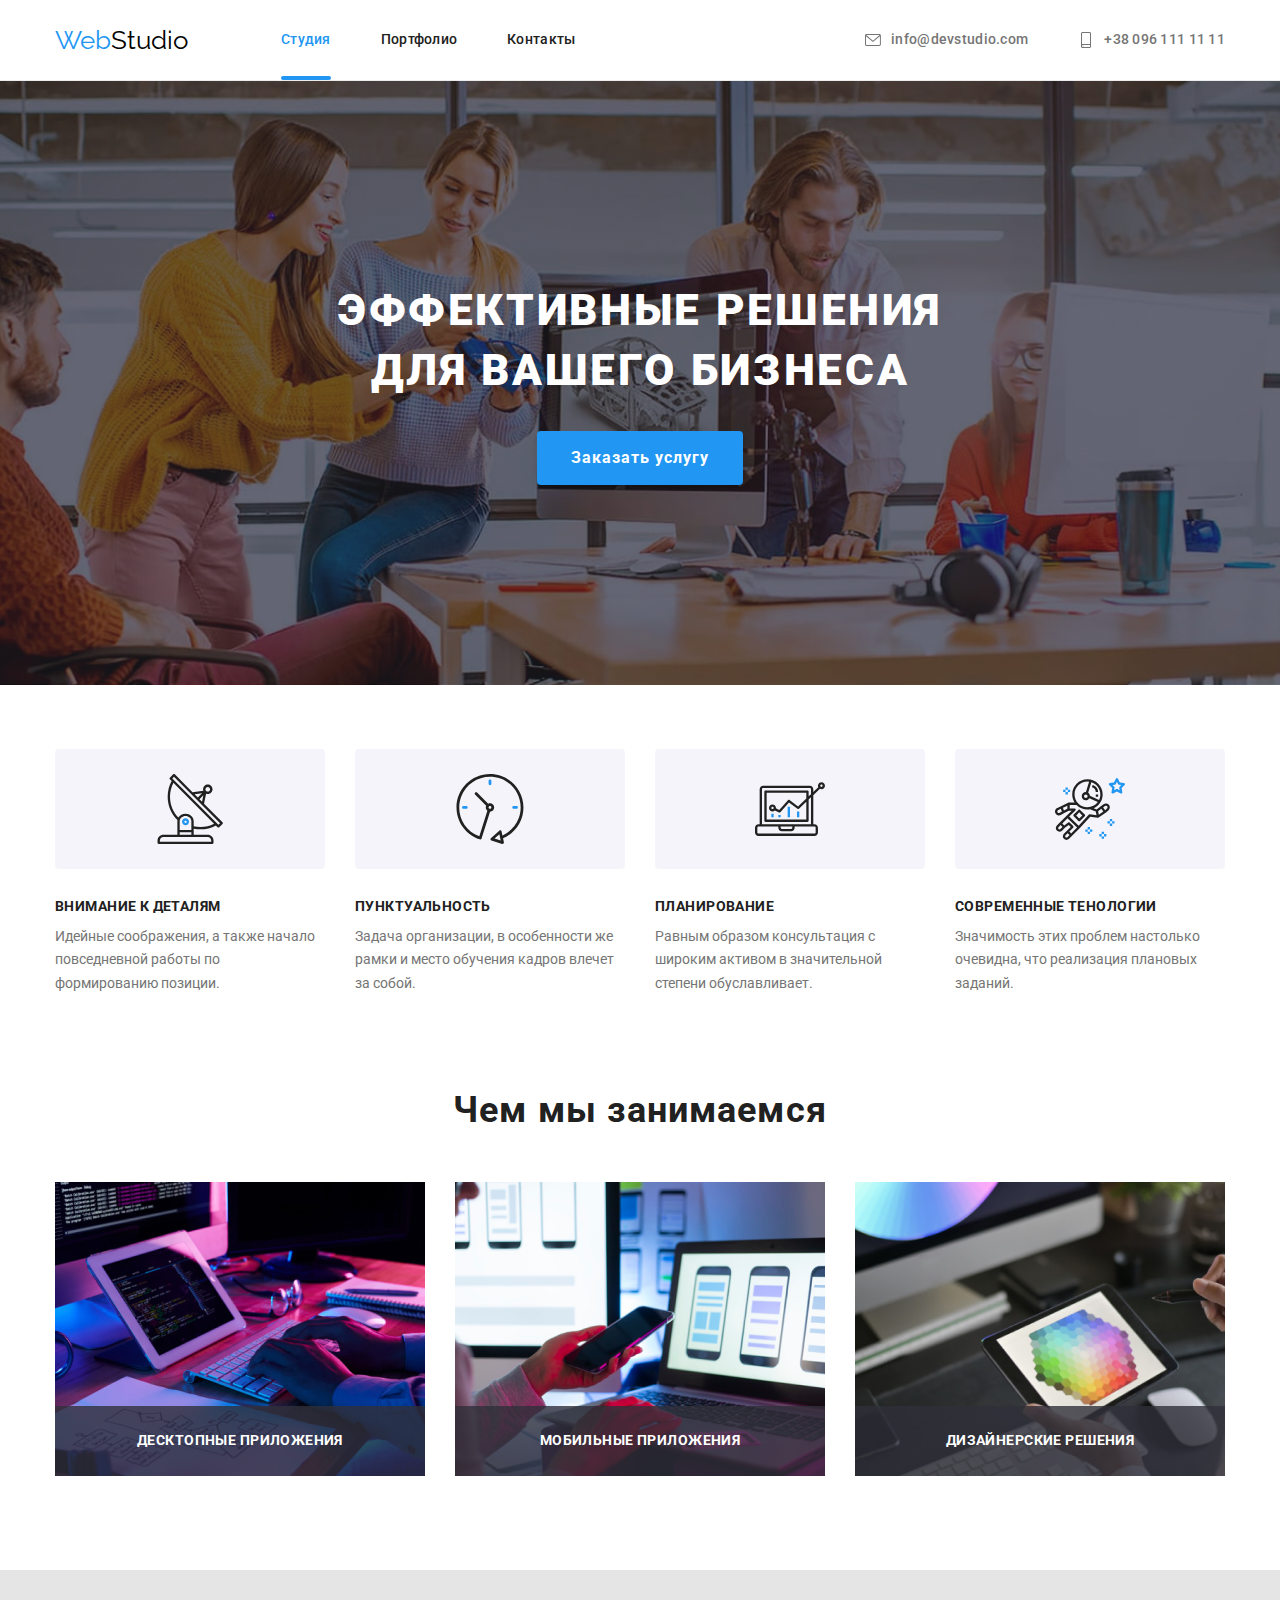
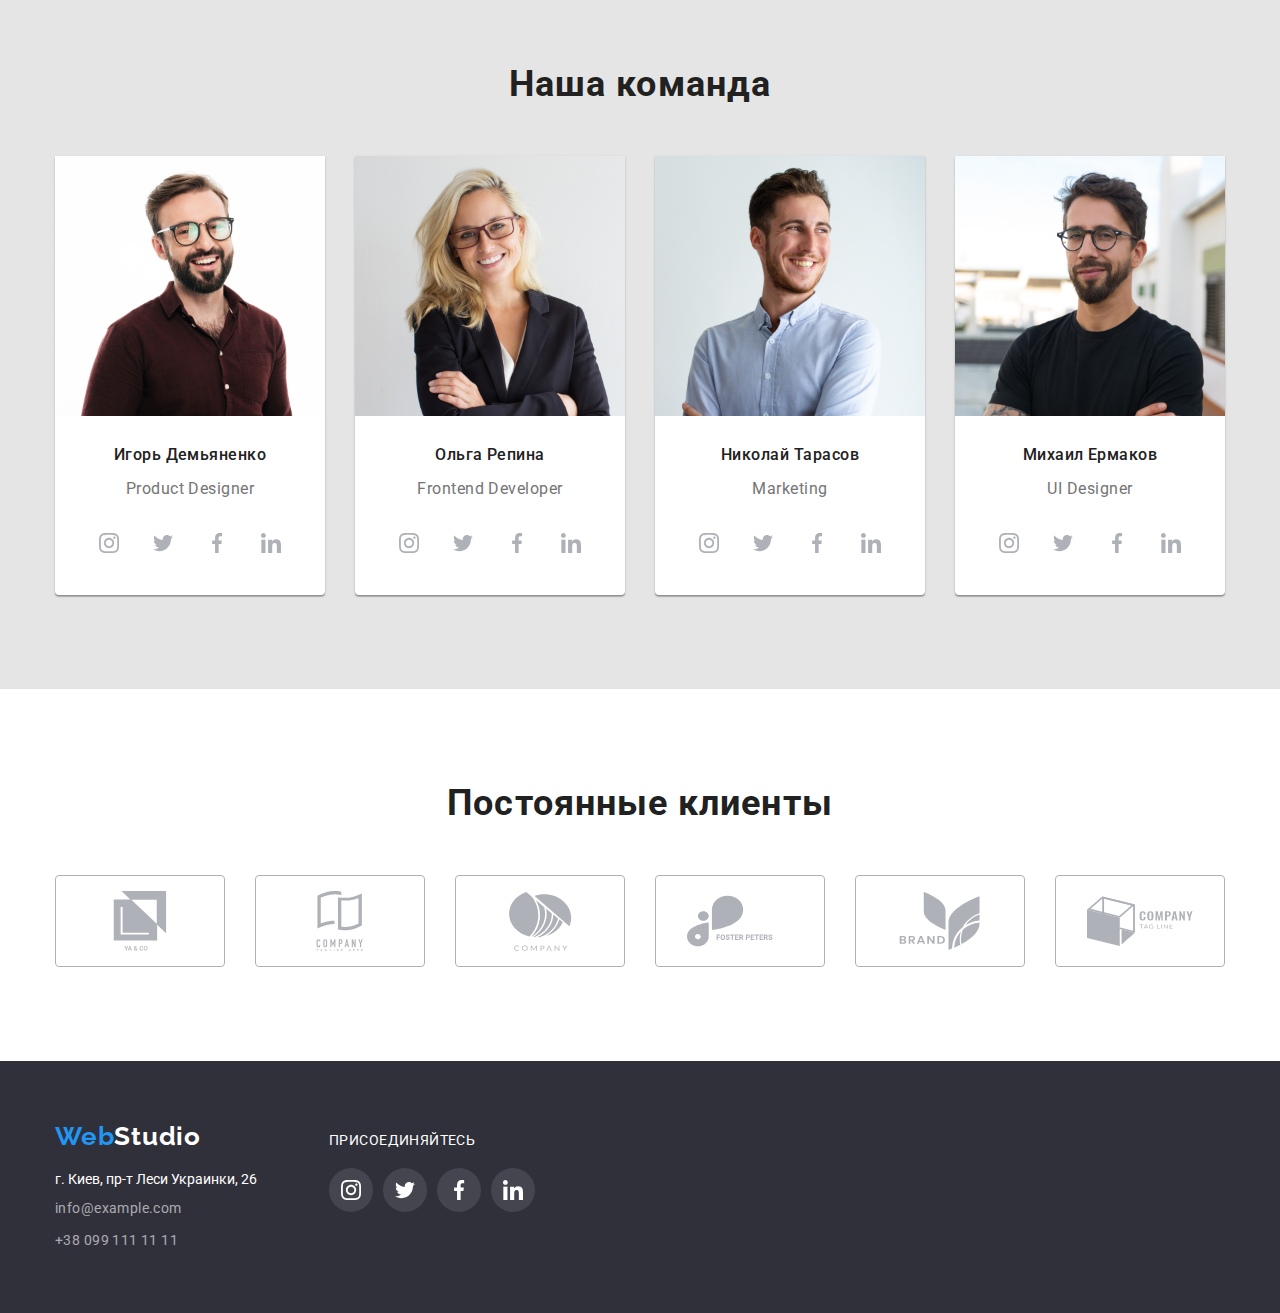
==== commit cf5e904b: "fixed" ====
--- a/index.html
+++ b/index.html
@@ -56,7 +56,6 @@
     <main>
 
         <!-- Герой -->
-
         <section class="hero">
             <div class="container">
                 <h1 class="hero-title">Эффективные решения<br>для вашего бизнеса</h1>
@@ -114,7 +113,6 @@
         </section>
 
         <!-- Что мы предлагаем -->
-
         <section class="works">
             <div class="container">
                 <h2 class="section-title">Чем мы занимаемся</h2>
@@ -142,7 +140,6 @@
         </section>
 
         <!-- Наша команда -->
-
         <section class="team section">
             <div class="container">
                 <h2 class="section-title">Наша команда</h2>
@@ -154,11 +151,11 @@
                             <p class="team-text" lang="en">Product Designer</p>
                             <ul class="masters-socials-list socials list">
                                 <li class="master-socials-item">
-                                 <a href="" class="master-social-link link">
-                                     <svg class="icon-masters-social" widht="20" height="20">
-                                         <use href="./images/design-img/sprite.svg#icon-instagram"></use>
-                                     </svg>
-                                 </a>
+                                <a href="" class="master-social-link link">
+                                    <svg class="icon-masters-social" widht="20" height="20">
+                                        <use href="./images/design-img/sprite.svg#icon-instagram"></use>
+                                    </svg>
+                                </a>
                                 </li>
                                 <li class="master-socials-item">
                                     <a href="" class="master-social-link link">
@@ -166,24 +163,22 @@
                                             <use href="./images/design-img/sprite.svg#icon-twitter"></use>
                                         </svg>
                                     </a>
-                                   </li>
-                                   <li class="master-socials-item"> 
+                                </li>
+                                <li class="master-socials-item"> 
                                     <a href="" class="master-social-link link">
                                         <svg class="icon-masters-social" widht="20" height="20">
                                             <use href="./images/design-img/sprite.svg#icon-facebook"></use>
                                         </svg>
                                     </a>
-                                   </li>
-                                   <li class="master-socials-item">
+                                </li>
+                                <li class="master-socials-item">
                                     <a href="" class="master-social-link link">
                                         <svg class="icon-masters-social" widht="20" height="20">
                                             <use href="./images/design-img/sprite.svg#icon-linkedin"></use>
                                         </svg>
                                     </a>
-                                   </li>
-                            </ul>
-
-                        
+                                </li>
+                            </ul>                        
                         </div>
                     </li>
                     <li class="team-item-card">
@@ -193,11 +188,11 @@
                             <p class="team-text" lang="en">Frontend Developer</p>
                             <ul class="masters-socials-list socials list">
                                 <li class="master-socials-item">
-                                 <a href="" class="master-social-link link">
-                                     <svg class="icon-masters-social" widht="44" height="44" >
-                                         <use href="./images/design-img/sprite.svg#icon-instagram"></use>
-                                     </svg>
-                                 </a>
+                                    <a href="" class="master-social-link link">
+                                        <svg class="icon-masters-social" widht="44" height="44" >
+                                            <use href="./images/design-img/sprite.svg#icon-instagram"></use>
+                                        </svg>
+                                    </a>
                                 </li>
                                 <li class="master-socials-item">
                                     <a href="" class="master-social-link link">
@@ -205,21 +200,21 @@
                                             <use href="./images/design-img/sprite.svg#icon-twitter"></use>
                                         </svg>
                                     </a>
-                                   </li>
-                                   <li class="master-socials-item">
+                                </li>
+                                <li class="master-socials-item">
                                     <a href="" class="master-social-link link">
                                         <svg class="icon-masters-social" widht="44" height="44">
                                             <use href="./images/design-img/sprite.svg#icon-facebook"></use>
                                         </svg>
                                     </a>
-                                   </li>
-                                   <li class="master-socials-item">
+                                </li>
+                                <li class="master-socials-item">
                                     <a href="" class="master-social-link link">
                                         <svg class="icon-masters-social" widht="44" height="44">
                                             <use href="./images/design-img/sprite.svg#icon-linkedin"></use>
                                         </svg>
                                     </a>
-                                   </li>
+                                </li>
                         </div>
                     </li>
                     <li class="team-item-card">
@@ -229,11 +224,11 @@
                             <p class="team-text" lang="en">Marketing</p>
                             <ul class="masters-socials-list socials list">
                                 <li class="master-socials-item">
-                                 <a href="" class="master-social-link link">
-                                     <svg class="icon-masters-social" widht="44" height="44">
-                                         <use href="./images/design-img/sprite.svg#icon-instagram"></use>
-                                     </svg>
-                                 </a>
+                                    <a href="" class="master-social-link link">
+                                        <svg class="icon-masters-social" widht="44" height="44">
+                                            <use href="./images/design-img/sprite.svg#icon-instagram"></use>
+                                        </svg>
+                                    </a>
                                 </li>
                                 <li class="master-socials-item">
                                     <a href="" class="master-social-link link">
@@ -241,21 +236,21 @@
                                             <use href="./images/design-img/sprite.svg#icon-twitter"></use>
                                         </svg>
                                     </a>
-                                   </li>
-                                   <li class="master-socials-item">
+                                </li>
+                                <li class="master-socials-item">
                                     <a href="" class="master-social-link link">
                                         <svg class="icon-masters-social" widht="44" height="44">
                                             <use href="./images/design-img/sprite.svg#icon-facebook"></use>
                                         </svg>
                                     </a>
-                                   </li>
-                                   <li class="master-socials-item">
+                                </li>
+                                <li class="master-socials-item">
                                     <a href="" class="master-social-link link">
                                         <svg class="icon-masters-social" widht="44" height="44">
                                             <use href="./images/design-img/sprite.svg#icon-linkedin"></use>
                                         </svg>
                                     </a>
-                                   </li>
+                                </li>
                             </ul>
                         </div>    
                     </li>
@@ -266,11 +261,11 @@
                             <p class="team-text" lang="en">UI Designer</p>
                             <ul class="masters-socials-list socials list">
                                 <li class="master-socials-item">
-                                 <a href="" class="master-social-link link">
-                                     <svg class="icon-masters-social" widht="44" height="44">
-                                         <use href="./images/design-img/sprite.svg#icon-instagram"></use>
-                                     </svg>
-                                 </a>
+                                    <a href="" class="master-social-link link">
+                                        <svg class="icon-masters-social" widht="44" height="44">
+                                            <use href="./images/design-img/sprite.svg#icon-instagram"></use>
+                                        </svg>
+                                    </a>
                                 </li>
                                 <li class="master-socials-item">
                                     <a href="" class="master-social-link link">
@@ -278,21 +273,21 @@
                                             <use href="./images/design-img/sprite.svg#icon-twitter"></use>
                                         </svg>
                                     </a>
-                                   </li>
-                                   <li class="master-socials-item">
+                                </li>
+                                <li class="master-socials-item">
                                     <a href="" class="master-social-link link">
                                         <svg class="icon-masters-social" widht="44" height="44">
                                             <use href="./images/design-img/sprite.svg#icon-facebook"></use>
                                         </svg>
                                     </a>
-                                   </li>
-                                   <li class="master-socials-item">
+                                </li>
+                                <li class="master-socials-item">
                                     <a href="" class="master-social-link link">
                                         <svg class="icon-masters-social" widht="44" height="44">
                                             <use href="./images/design-img/sprite.svg#icon-linkedin"></use>
                                         </svg>
                                     </a>
-                                   </li>
+                                </li>
                             </ul>
                         </div>
                         </li>
@@ -301,12 +296,11 @@
         </section>
 
         <!-- наши клиенты -->
-
         <section class="clients section">
             <div class="container">
                 <h2 class="section-title">Постоянные клиенты</h2>
                 <ul class="clients-list list">
-                     <li class="clients-item">
+                    <li class="clients-item">
                         <a href="" class="clients-item-link"> 
                             <svg class="icon-client" width="41" height="46">
                                 <use href="./images/design-img/sprite.svg#icon-logo1"></use>
@@ -351,7 +345,6 @@
                 </ul>
             </div>
         </section>
-
     </main>
 
     <!-- Футер -->
@@ -422,9 +415,9 @@
         </div>
     </div>
 
+    <!-- Подключаем JS -->
+
     <script src="./js/modal.js"></script>
+    
 </body>
-
-</body>
-
 </html>--- a/css/style.css
+++ b/css/style.css
@@ -28,7 +28,6 @@
   color: var(--primary-text-color);
   font-family: "Roboto", sans-serif;
   font-size: 14px;
-  letter-spacing: 0.03em;
 }
 img {
   display: block;
@@ -114,7 +113,6 @@
   padding-bottom: 31px;
 }
 
-
 .header {
 background-color: var(--white-color);
 border-bottom: 1px solid #ececec;
@@ -151,7 +149,6 @@
   position: absolute;
   left: 0;
   bottom: 0;
-
 }
 .site-contacts {
   display: flex;
@@ -286,7 +283,6 @@
 }
 
 /* Наши преимущества */
-
 .section-title {
   margin-bottom: 50px;
   text-align: center;
@@ -297,7 +293,6 @@
   line-height: 1.16;
   letter-spacing: 0.03em;
 }
-
 
 .visually-hidden {
   position: absolute;
@@ -365,7 +360,6 @@
 }
 
 /* Наши работы */
-
 .works {
   padding-top: 47px;
   padding-bottom: 94px;
@@ -389,7 +383,6 @@
 
 .works-item-image-wrapper {
   position: relative;
-
 }
 
 .works-item-text-overlay {
@@ -403,19 +396,17 @@
   bottom: 0;
   left: 0;
 
-
-font-family: Roboto;
-font-style: normal;
-font-weight: 700;
-font-size: 14px;
-line-height: 1.14;
-text-align: center;
-letter-spacing: 0.03em;
-text-transform: uppercase;
-
-color: var(--white-color);
-background-color: rgba(47, 48, 58, 0.8);
-
+  font-family: Roboto;
+  font-style: normal;
+  font-weight: 700;
+  font-size: 14px;
+  line-height: 1.14;
+  text-align: center;
+  letter-spacing: 0.03em;
+  text-transform: uppercase;
+
+  color: var(--white-color);
+  background-color: rgba(47, 48, 58, 0.8);
 }
 
 /* Раздел команда */
@@ -448,8 +439,8 @@
   flex-wrap: wrap;
   margin-top: -30px;
   margin-left: -30px;
-
-}
+}
+
 .team-item-card {
   flex-basis: calc((100% - 120px) / 4);
   margin-top: 30px;  
@@ -788,9 +779,20 @@
   transition: box-shadow 250ms cubic-bezier(0.4, 0, 0.2, 1);
 } 
 
-
+/* 
 .projects-item:hover,
 .projects-item:focus {
+  box-shadow: 0px 1px 1px rgba(0, 0, 0, 0.12),
+  0px 4px 4px rgba(0, 0, 0, 0.06), 
+  1px 4px 6px rgba(0, 0, 0, 0.16);
+
+  transition: box-shadow 250ms cubic-bezier(0.4, 0, 0.2, 1);
+} */
+.projects-item-link {
+  display: block;
+}
+.projects-item-link:hover,
+.projects-item-link:focus {
   box-shadow: 0px 1px 1px rgba(0, 0, 0, 0.12),
   0px 4px 4px rgba(0, 0, 0, 0.06), 
   1px 4px 6px rgba(0, 0, 0, 0.16);
@@ -840,7 +842,6 @@
 
 
 /* Модальное окно */ 
-
 .backdrop {
   position: fixed;
   height: 100vh;
@@ -855,9 +856,7 @@
   opacity: 0;
   pointer-events: none;
   visibility: hidden;
-
-}
-
+}
 .modal {
   position: absolute;
   width: 528px;
@@ -870,7 +869,6 @@
   transform: translate(-50%, -50%);
   opacity: 1;
 }
-
 .btn-close {
   width: 30px;
   height: 30px;
@@ -884,7 +882,6 @@
   align-items: center;
   justify-content: center;
   cursor: pointer;
-
 }
 .icon-btn-close{
   fill: #000000;
